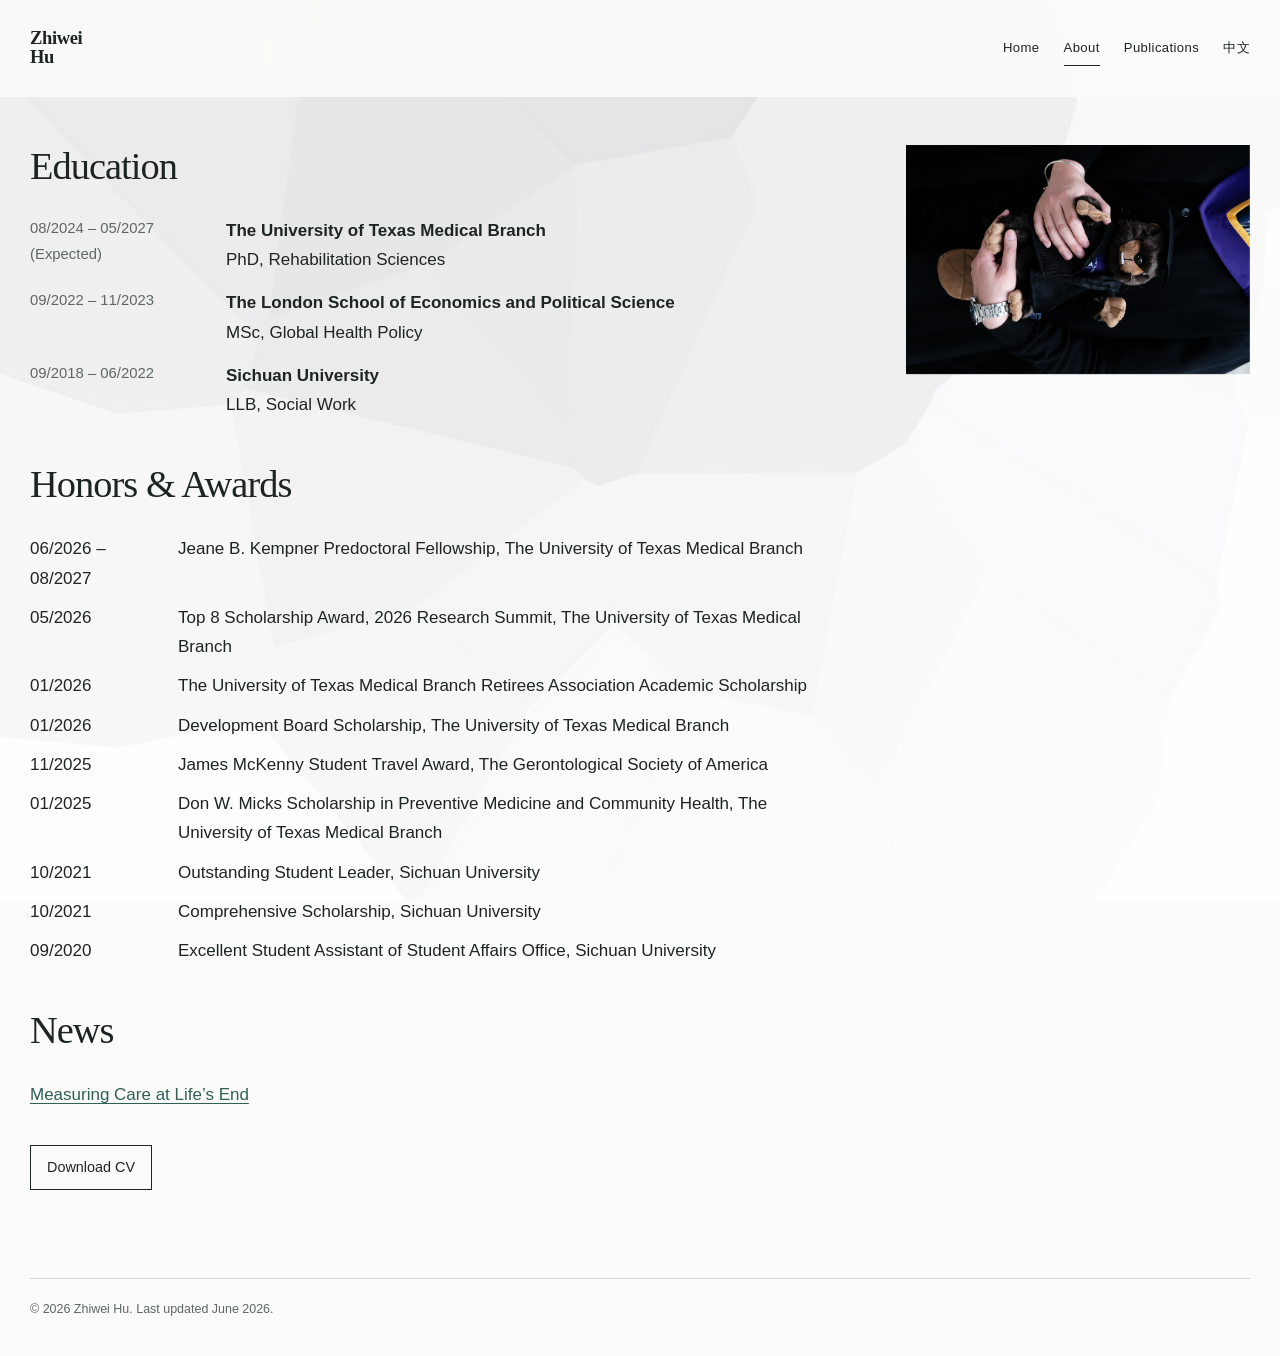
==== about.html @ 049ffa7e "Add files via upload" ====
<!doctype html>
<html lang="en">
<head>
  <meta charset="utf-8">
  <meta name="viewport" content="width=device-width, initial-scale=1">
  <title>About | Zhiwei Hu</title>
  <meta name="description" content="Education, honors, awards, news, and curriculum vitae of Zhiwei Hu, a PhD candidate in Rehabilitation Sciences at the University of Texas Medical Branch.">
  <meta name="robots" content="index, follow">
  <link rel="canonical" href="https://kzhkoshii.github.io/about.html">
  <meta property="og:type" content="profile">
  <meta property="og:title" content="About | Zhiwei Hu">
  <meta property="og:description" content="Education, honors, awards, news, and curriculum vitae of Zhiwei Hu, a PhD candidate in Rehabilitation Sciences at the University of Texas Medical Branch.">
  <meta property="og:url" content="https://kzhkoshii.github.io/about.html">
  <meta property="og:image" content="https://kzhkoshii.github.io/assets/images/profile-home.png">
  <link rel="icon" href="assets/favicon.svg" type="image/svg+xml">
  <link rel="stylesheet" href="styles.css">

</head>
<body>

<header class="site-header">
  <div class="header-inner">
    <a class="site-name" href="index.html" aria-label="Zhiwei Hu home">
      <span>Zhiwei</span><span>Hu</span>
    </a>
    <button class="nav-toggle" type="button" aria-expanded="false" aria-controls="site-navigation">
      Menu
    </button>
    <nav class="site-nav" id="site-navigation" aria-label="Primary navigation">
      <a href="index.html">Home</a>
<a href="about.html" aria-current="page">About</a>
<a href="publications.html">Publications</a>
<a href="chinese.html">中文</a>
    </nav>
  </div>
</header>

<main>
  <section class="page-shell">
    <div class="about-layout">
      <div>
        <section class="section-block" aria-labelledby="education-title">
          <h2 id="education-title">Education</h2>
          <div class="timeline">
            <div class="timeline-row">
              <div class="timeline-date">08/2024 – 05/2027<br>(Expected)</div>
              <div class="timeline-main"><strong>The University of Texas Medical Branch</strong><br>PhD, Rehabilitation Sciences</div>
            </div>
            <div class="timeline-row">
              <div class="timeline-date">09/2022 – 11/2023</div>
              <div class="timeline-main"><strong>The London School of Economics and Political Science</strong><br>MSc, Global Health Policy</div>
            </div>
            <div class="timeline-row">
              <div class="timeline-date">09/2018 – 06/2022</div>
              <div class="timeline-main"><strong>Sichuan University</strong><br>LLB, Social Work</div>
            </div>
          </div>
        </section>

        <section class="section-block" aria-labelledby="awards-title">
          <h2 id="awards-title">Honors &amp; Awards</h2>
          <div class="awards">
            <div class="award-row"><div>06/2026 – 08/2027</div><div>Jeane B. Kempner Predoctoral Fellowship, The University of Texas Medical Branch</div></div>
            <div class="award-row"><div>05/2026</div><div>Top 8 Scholarship Award, 2026 Research Summit, The University of Texas Medical Branch</div></div>
            <div class="award-row"><div>01/2026</div><div>The University of Texas Medical Branch Retirees Association Academic Scholarship</div></div>
            <div class="award-row"><div>01/2026</div><div>Development Board Scholarship, The University of Texas Medical Branch</div></div>
            <div class="award-row"><div>11/2025</div><div>James McKenny Student Travel Award, The Gerontological Society of America</div></div>
            <div class="award-row"><div>01/2025</div><div>Don W. Micks Scholarship in Preventive Medicine and Community Health, The University of Texas Medical Branch</div></div>
            <div class="award-row"><div>10/2021</div><div>Outstanding Student Leader, Sichuan University</div></div>
            <div class="award-row"><div>10/2021</div><div>Comprehensive Scholarship, Sichuan University</div></div>
            <div class="award-row"><div>09/2020</div><div>Excellent Student Assistant of Student Affairs Office, Sichuan University</div></div>
          </div>
        </section>

        <section class="section-block" aria-labelledby="news-title">
          <h2 id="news-title">News</h2>
          <p><a href="https://www.utmb.edu/spph/practice/information/news-events/article/news/2025/11/17/measuring-care-at-lifes-end" target="_blank" rel="noopener">Measuring Care at Life’s End</a></p>
          <a class="download-link" href="assets/documents/Zhiwei_Hu_CV.pdf" download>Download CV</a>
        </section>
      </div>

      <aside class="about-photo" aria-label="Graduation portrait">
        <img src="assets/images/profile-about.jpeg" alt="Zhiwei Hu holding a graduation-themed plush toy">
      </aside>
    </div>
  </section>
</main>

<footer class="site-footer">
  <span>© 2026 Zhiwei Hu. Last updated June 2026.</span>
</footer>
<script src="script.js"></script>

</body>
</html>
---- styles.css ----
:root {
  --ink: #1d2524;
  --muted: #5d6865;
  --line: rgba(29, 37, 36, 0.18);
  --accent: #315f59;
  --accent-soft: rgba(49, 95, 89, 0.09);
  --paper: #fbfbfa;
  --max-width: 1220px;
  --nav-height: 96px;
}

* { box-sizing: border-box; }

html { scroll-behavior: smooth; }

body {
  margin: 0;
  color: var(--ink);
  background: var(--paper);
  font-family: "Avenir Next", Avenir, "Segoe UI", "Helvetica Neue", Arial, sans-serif;
  font-size: 17px;
  line-height: 1.72;
  -webkit-font-smoothing: antialiased;
  text-rendering: optimizeLegibility;
}

body::before {
  content: "";
  position: fixed;
  inset: 0;
  z-index: -2;
  background-image: linear-gradient(rgba(251,251,250,0.22), rgba(251,251,250,0.22)),
                    url("assets/images/background.jpg");
  background-size: cover;
  background-position: center;
  opacity: 0.98;
}

a {
  color: var(--accent);
  text-decoration-thickness: 1px;
  text-underline-offset: 0.18em;
}

a:hover, a:focus { color: #1f453f; }

.site-header {
  position: sticky;
  top: 0;
  z-index: 20;
  background: rgba(251, 251, 250, 0.91);
  backdrop-filter: blur(12px);
  border-bottom: 1px solid transparent;
}

.header-inner {
  width: min(calc(100% - 56px), var(--max-width));
  min-height: var(--nav-height);
  margin: 0 auto;
  display: flex;
  align-items: center;
  justify-content: space-between;
  gap: 32px;
}

.site-name {
  display: inline-block;
  color: var(--ink);
  font-family: Georgia, "Times New Roman", serif;
  font-size: 1.16rem;
  font-weight: 700;
  line-height: 1.02;
  letter-spacing: -0.02em;
  text-decoration: none;
}

.site-name span { display: block; }

.nav-toggle {
  display: none;
  border: 1px solid var(--line);
  background: rgba(255,255,255,0.55);
  color: var(--ink);
  font: inherit;
  padding: 8px 11px;
  cursor: pointer;
}

.site-nav {
  display: flex;
  align-items: center;
  gap: 24px;
}

.site-nav a {
  position: relative;
  color: var(--ink);
  font-size: 0.82rem;
  letter-spacing: 0.03em;
  text-decoration: none;
}

.site-nav a::after {
  content: "";
  position: absolute;
  left: 0;
  right: 0;
  bottom: -7px;
  height: 1px;
  background: transparent;
}

.site-nav a:hover::after,
.site-nav a[aria-current="page"]::after {
  background: var(--ink);
}

main {
  width: min(calc(100% - 56px), var(--max-width));
  margin: 0 auto;
}

.hero {
  min-height: calc(100vh - var(--nav-height));
  display: grid;
  grid-template-columns: minmax(300px, 0.95fr) minmax(440px, 1.2fr);
  gap: clamp(42px, 6vw, 86px);
  align-items: center;
  padding: 54px 0 80px;
}

.hero-image img,
.chinese-image img {
  display: block;
  width: 100%;
  height: auto;
  object-fit: cover;
}

.hero-image img { aspect-ratio: 1.30 / 1; }

.hero-copy { max-width: 690px; }

h1, h2, h3 {
  font-family: Georgia, "Times New Roman", serif;
  color: var(--ink);
  font-weight: 500;
  letter-spacing: -0.025em;
}

h1 {
  margin: 0 0 18px;
  font-size: clamp(2.35rem, 4vw, 4.2rem);
  line-height: 1.04;
}

h2 {
  margin: 0 0 28px;
  font-size: clamp(1.8rem, 3vw, 3rem);
  line-height: 1.12;
}

h3 {
  margin: 0 0 11px;
  font-size: 1.23rem;
  line-height: 1.22;
}

p { margin: 0 0 18px; }

.small-heading {
  margin: 26px 0 8px;
  color: var(--ink);
  font-family: Georgia, "Times New Roman", serif;
  font-size: 1.16rem;
}

.inline-links {
  display: flex;
  flex-wrap: wrap;
  align-items: center;
  gap: 0;
  margin-top: 2px;
  font-size: 0.94rem;
}

.inline-links a { text-decoration: none; }

.inline-links a:not(:last-child)::after {
  content: "|";
  margin: 0 8px;
  color: var(--muted);
}

.page-shell {
  min-height: calc(100vh - var(--nav-height));
  padding: 48px 0 88px;
}

.page-title {
  margin-bottom: 38px;
  font-size: clamp(2.45rem, 4vw, 4.35rem);
}

.about-layout {
  display: grid;
  grid-template-columns: minmax(0, 1.35fr) minmax(260px, 0.58fr);
  gap: clamp(44px, 6vw, 84px);
  align-items: start;
}

.about-photo {
  position: sticky;
  top: calc(var(--nav-height) + 28px);
}

.about-photo img {
  width: 100%;
  max-height: 690px;
  object-fit: cover;
  object-position: center;
  display: block;
}

.section-block + .section-block { margin-top: 44px; }

.timeline {
  display: grid;
  gap: 14px;
  margin: 0;
}

.timeline-row {
  display: grid;
  grid-template-columns: 178px 1fr;
  gap: 18px;
}

.timeline-date {
  color: var(--muted);
  font-size: 0.93rem;
  white-space: nowrap;
}

.timeline-main strong {
  font-weight: 600;
}

.awards {
  display: grid;
  gap: 10px;
}

.award-row {
  display: grid;
  grid-template-columns: 130px 1fr;
  gap: 18px;
}

.download-link {
  display: inline-block;
  margin-top: 18px;
  border: 1px solid var(--ink);
  padding: 9px 16px;
  color: var(--ink);
  font-size: 0.9rem;
  text-decoration: none;
  transition: background-color 160ms ease, color 160ms ease;
}

.download-link:hover,
.download-link:focus {
  background: var(--ink);
  color: #fff;
}

.publication-group + .publication-group { margin-top: 48px; }

.publication-list {
  counter-reset: publication;
  margin: 0;
  padding: 0;
  list-style: none;
}

.publication-item {
  display: grid;
  grid-template-columns: 28px 1fr;
  gap: 4px;
  padding: 0 0 19px;
}

.publication-item::before {
  counter-increment: publication;
  content: counter(publication) ".";
  color: var(--muted);
  font-size: 0.94rem;
}

.publication-title { font-weight: 600; }

.pdf-link {
  white-space: nowrap;
  text-decoration: none;
}

.chinese-layout {
  min-height: calc(100vh - var(--nav-height));
  display: grid;
  grid-template-columns: minmax(260px, 0.76fr) minmax(430px, 1.35fr);
  gap: clamp(42px, 7vw, 98px);
  align-items: center;
  padding: 50px 0 82px;
}

.chinese-image img {
  aspect-ratio: 3 / 4;
  object-position: center top;
}

.chinese-copy {
  font-family: "Noto Serif SC", "Songti SC", SimSun, serif;
  line-height: 1.96;
}

.chinese-copy h1 {
  font-family: "Noto Serif SC", "Songti SC", SimSun, serif;
  font-size: clamp(2rem, 3vw, 3.15rem);
}

.site-footer {
  width: min(calc(100% - 56px), var(--max-width));
  margin: 0 auto;
  padding: 20px 0 35px;
  border-top: 1px solid var(--line);
  color: var(--muted);
  font-size: 0.78rem;
}

@media (max-width: 900px) {
  :root { --nav-height: 82px; }

  .header-inner,
  main,
  .site-footer {
    width: min(calc(100% - 36px), var(--max-width));
  }

  .nav-toggle { display: inline-flex; align-items: center; }

  .site-nav {
    display: none;
    position: absolute;
    top: var(--nav-height);
    left: 0;
    right: 0;
    padding: 16px 18px 20px;
    background: rgba(251, 251, 250, 0.97);
    border-bottom: 1px solid var(--line);
    flex-direction: column;
    align-items: flex-start;
    gap: 14px;
  }

  .site-nav.is-open { display: flex; }

  .hero,
  .chinese-layout,
  .about-layout {
    grid-template-columns: 1fr;
  }

  .hero {
    min-height: auto;
    gap: 30px;
    padding: 34px 0 60px;
  }

  .hero-copy { max-width: none; }
  .hero-image img { aspect-ratio: 1.25 / 1; }

  .about-layout { gap: 34px; }
  .about-photo { position: static; order: -1; }
  .about-photo img { max-height: 520px; object-position: center 42%; }

  .chinese-layout {
    min-height: auto;
    gap: 30px;
    padding: 34px 0 62px;
  }

  .chinese-image {
    max-width: 360px;
  }
}

@media (max-width: 620px) {
  body {
    font-size: 16px;
    line-height: 1.66;
  }

  .header-inner,
  main,
  .site-footer {
    width: min(calc(100% - 28px), var(--max-width));
  }

  .timeline-row,
  .award-row {
    grid-template-columns: 1fr;
    gap: 2px;
  }

  .timeline-date,
  .award-row > :first-child {
    margin-top: 4px;
  }

  .publication-item {
    grid-template-columns: 22px 1fr;
    gap: 0;
    padding-bottom: 20px;
  }

  .inline-links {
    line-height: 1.9;
  }
}
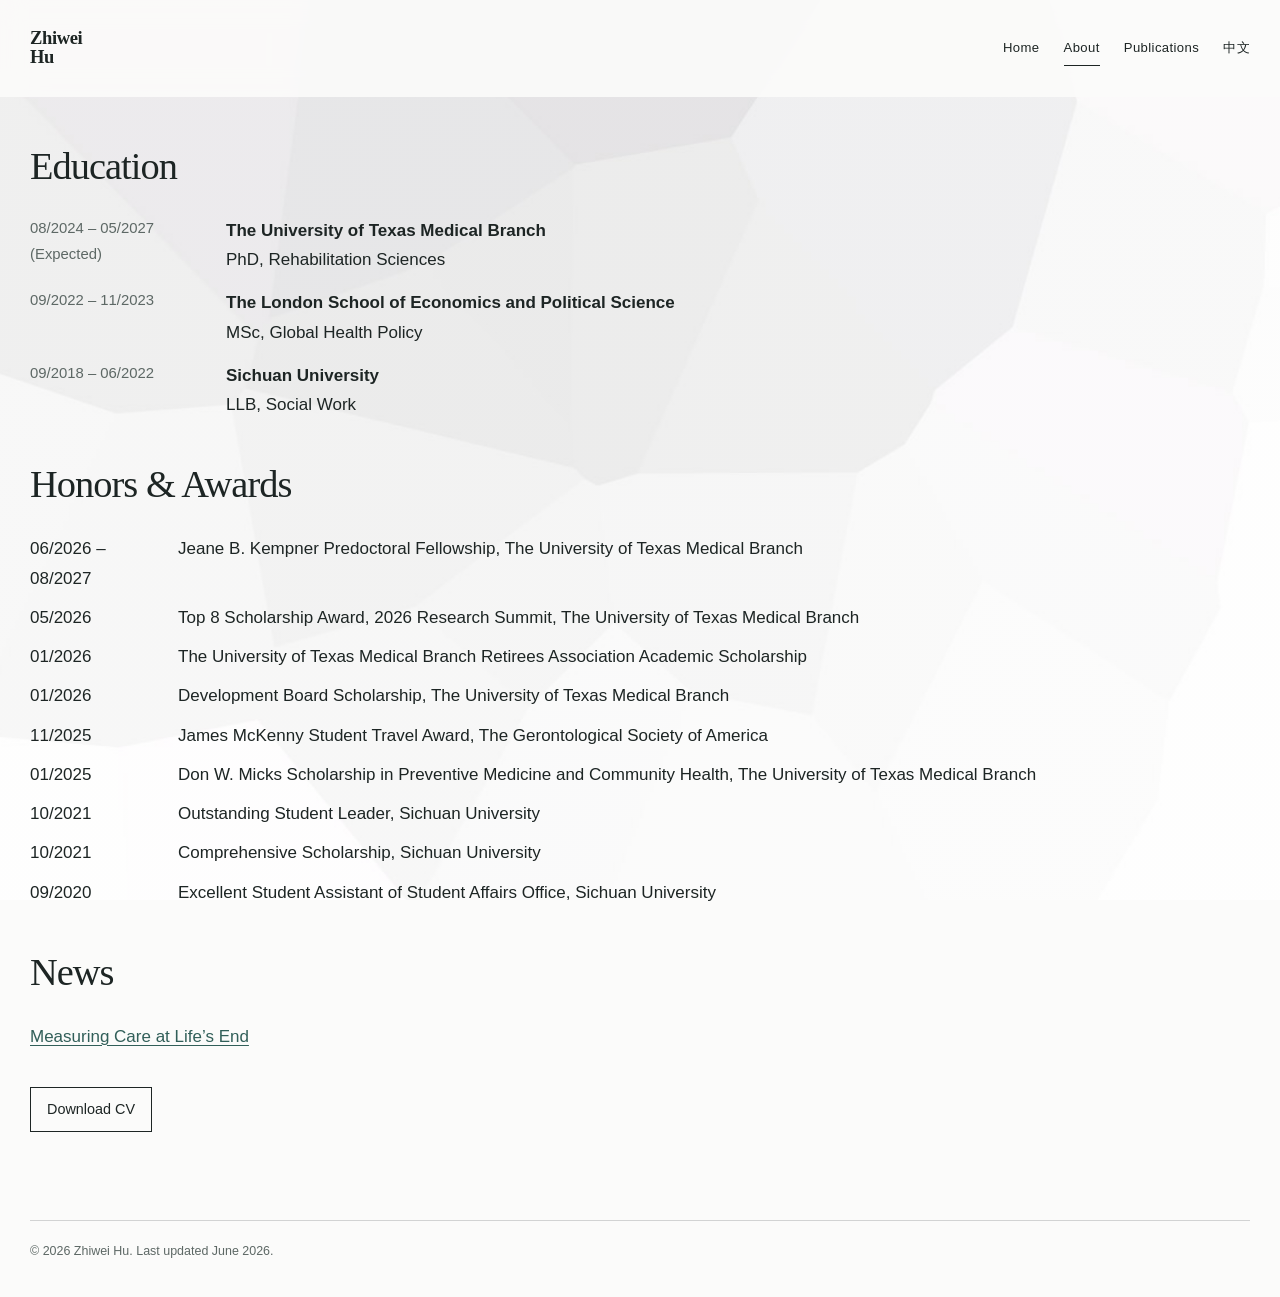
==== commit 005072d2: "Add files via upload" ====
--- a/about.html
+++ b/about.html
@@ -78,10 +78,6 @@
           <a class="download-link" href="assets/documents/Zhiwei_Hu_CV.pdf" download>Download CV</a>
         </section>
       </div>
-
-      <aside class="about-photo" aria-label="Graduation portrait">
-        <img src="assets/images/profile-about.jpeg" alt="Zhiwei Hu holding a graduation-themed plush toy">
-      </aside>
     </div>
   </section>
 </main>
--- a/styles.css
+++ b/styles.css
@@ -204,10 +204,8 @@
 }
 
 .about-layout {
-  display: grid;
-  grid-template-columns: minmax(0, 1.35fr) minmax(260px, 0.58fr);
-  gap: clamp(44px, 6vw, 84px);
-  align-items: start;
+  display: block;
+  max-width: 1080px;
 }
 
 .about-photo {
@@ -277,6 +275,11 @@
 
 .publication-group + .publication-group { margin-top: 48px; }
 
+.publication-group h2 {
+  font-size: clamp(1.55rem, 2.25vw, 2.25rem);
+  margin-bottom: 22px;
+}
+
 .publication-list {
   counter-reset: publication;
   margin: 0;
@@ -298,7 +301,7 @@
   font-size: 0.94rem;
 }
 
-.publication-title { font-weight: 600; }
+.publication-title { font-weight: 400; }
 
 .pdf-link {
   white-space: nowrap;
@@ -381,8 +384,6 @@
   .hero-image img { aspect-ratio: 1.25 / 1; }
 
   .about-layout { gap: 34px; }
-  .about-photo { position: static; order: -1; }
-  .about-photo img { max-height: 520px; object-position: center 42%; }
 
   .chinese-layout {
     min-height: auto;
